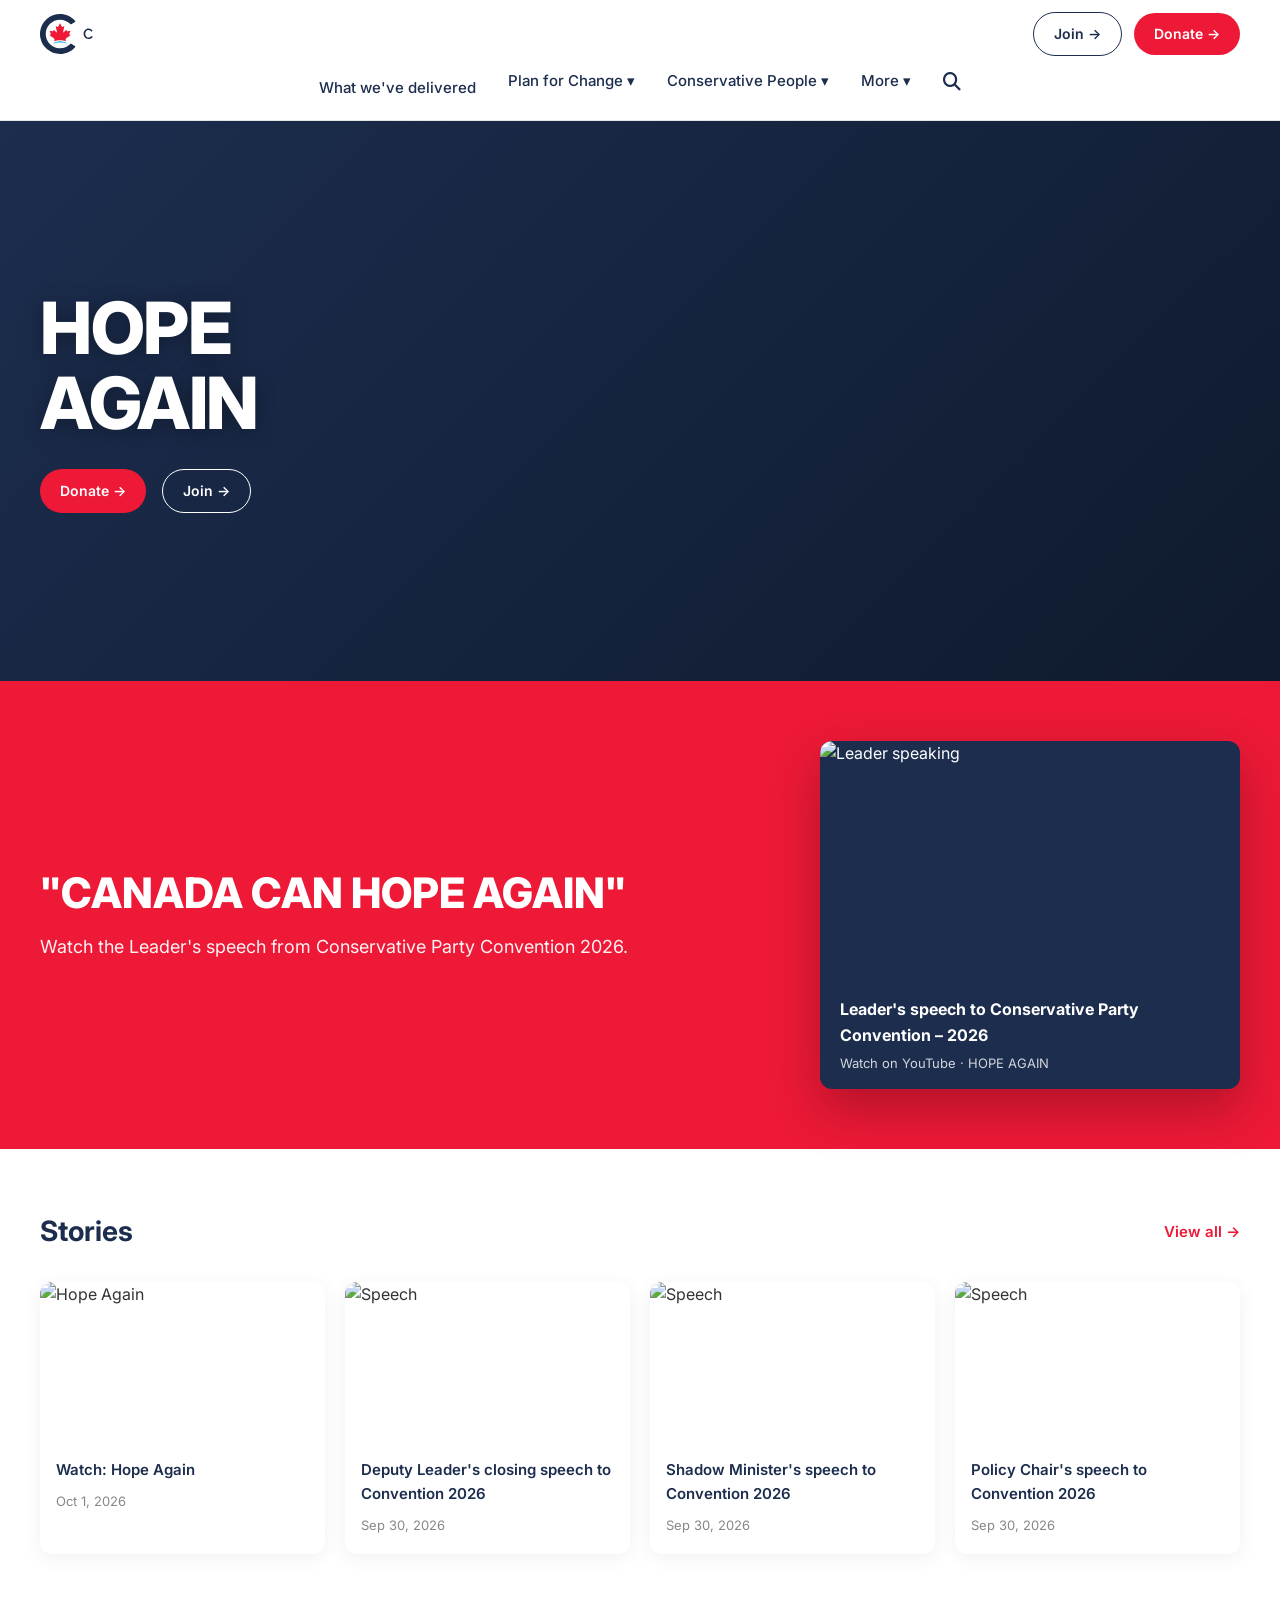
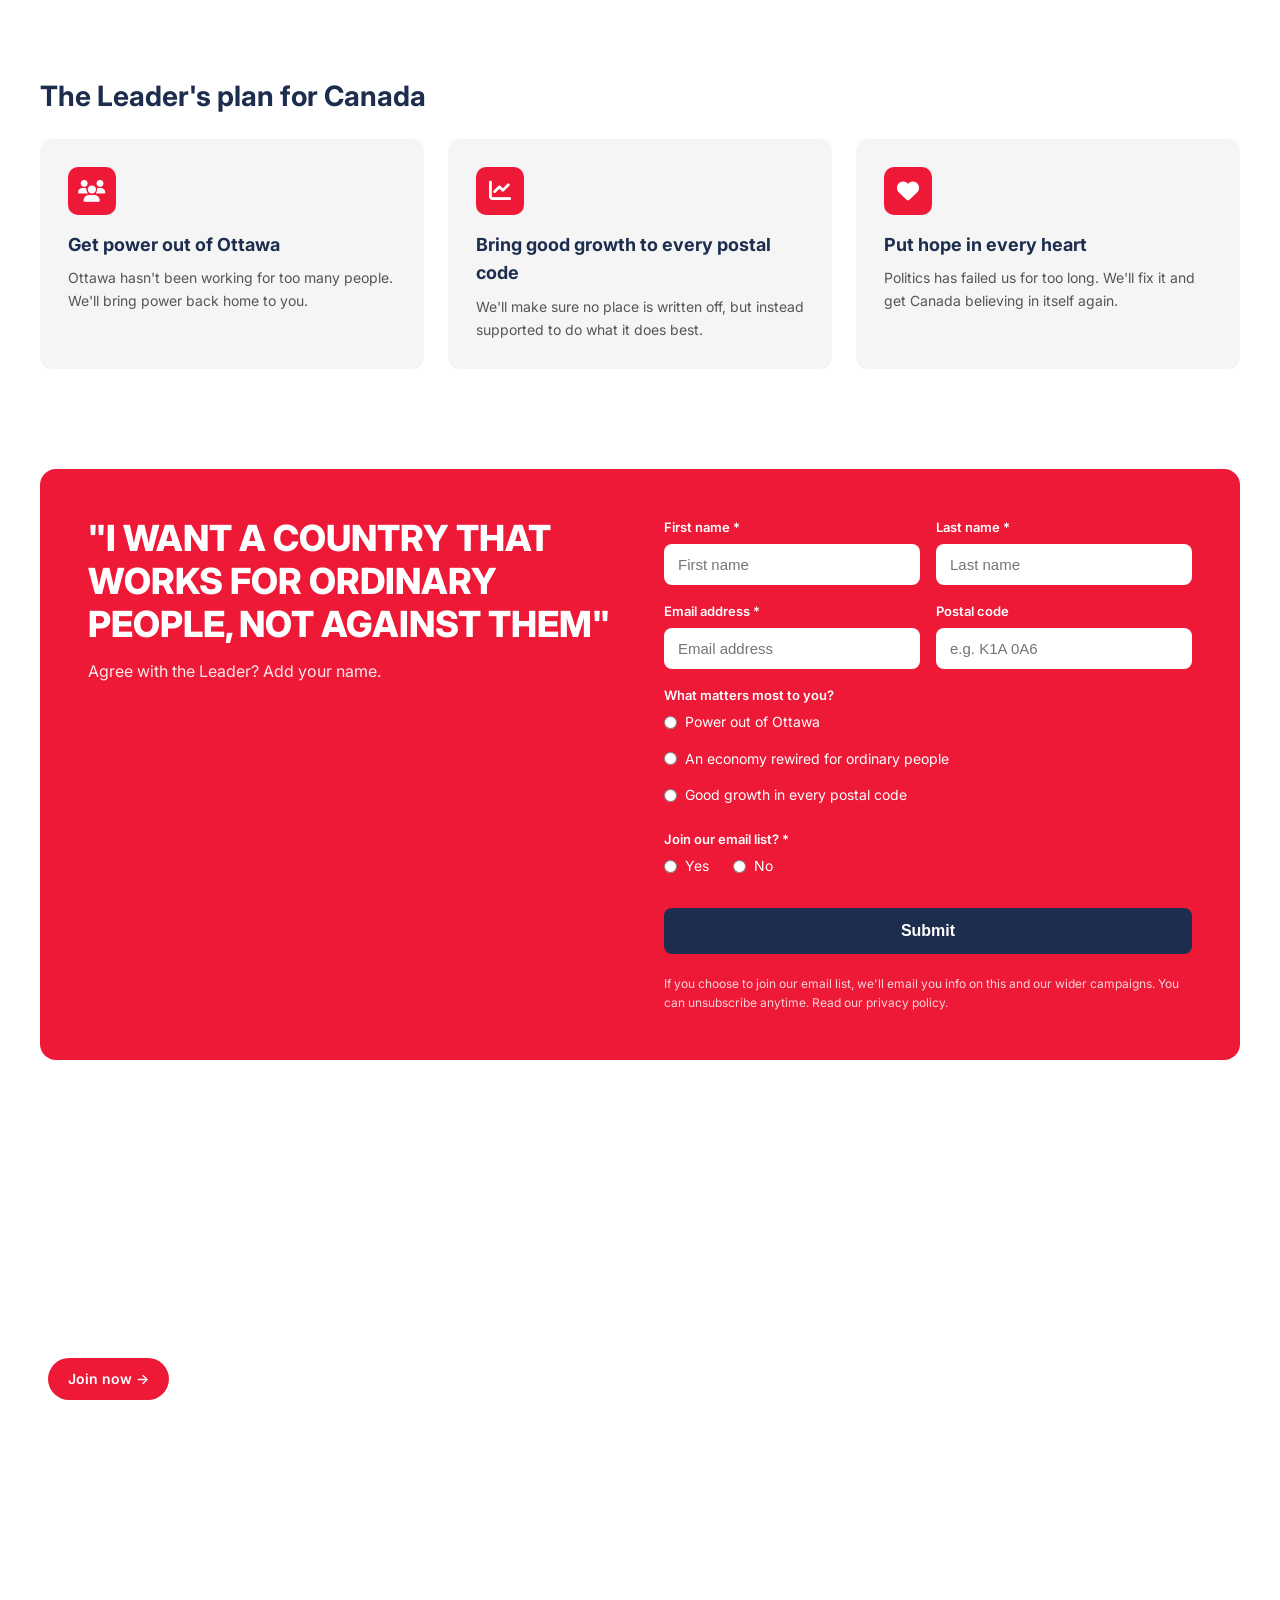
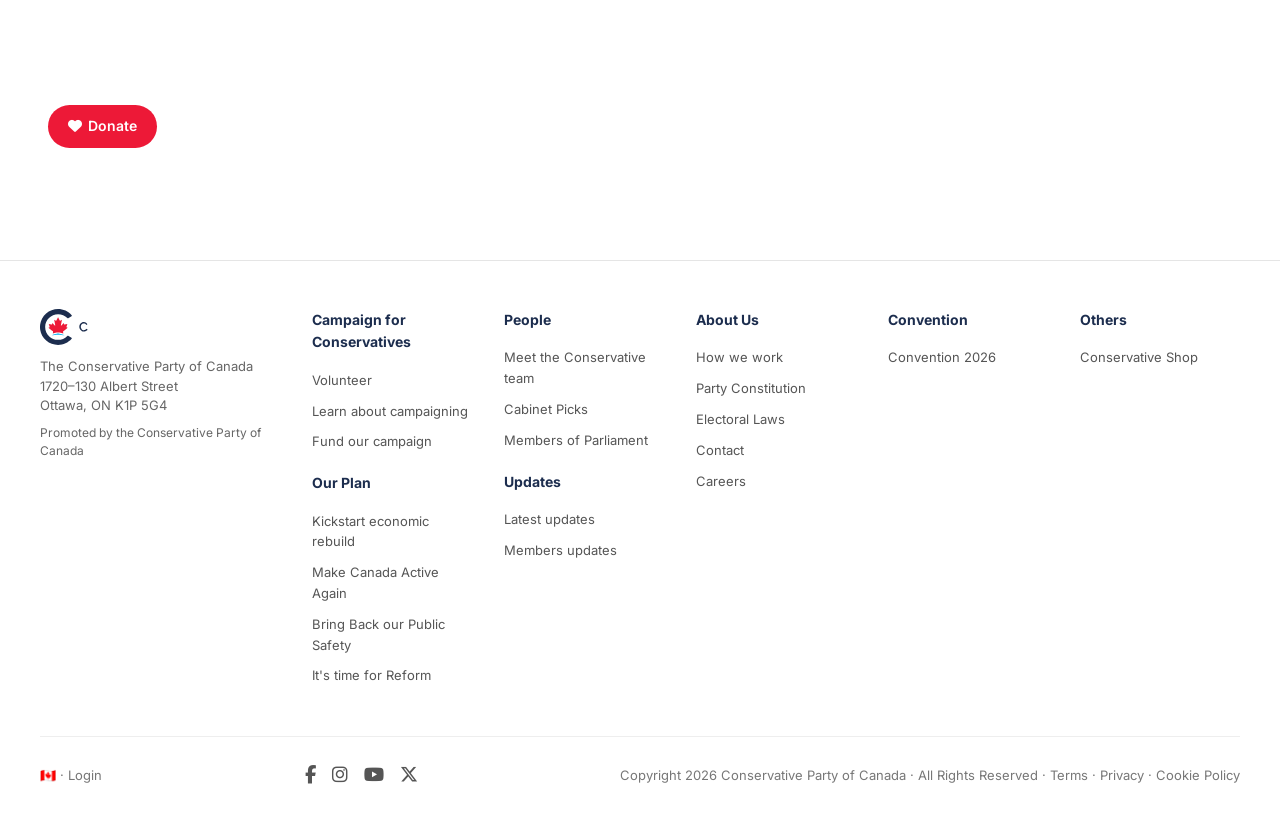
==== index.html @ 55f46314 "Add homepage, key pages, and logo" ====
<!DOCTYPE html>
<html lang="en">
<head>
  <meta charset="UTF-8">
  <meta name="viewport" content="width=device-width, initial-scale=1.0">
  <title>The Conservative Party of Canada | Hope Again</title>
  <link rel="preconnect" href="https://fonts.googleapis.com">
  <link rel="preconnect" href="https://fonts.gstatic.com" crossorigin>
  <link href="https://fonts.googleapis.com/css2?family=Inter:wght@400;500;600;700;800&display=swap" rel="stylesheet">
  <link rel="stylesheet" href="css/styles.css">
  <link rel="stylesheet" href="https://cdnjs.cloudflare.com/ajax/libs/font-awesome/6.5.1/css/all.min.css">
</head>
<body>
  <header class="header">
    <div class="header-top">
      <a href="index.html" class="logo">
        <img src="assets/logo.svg" alt="Conservative Party of Canada">
      </a>
      <div class="header-actions">
        <a href="join.html" class="btn btn-outline">Join →</a>
        <a href="donate.html" class="btn btn-primary">Donate →</a>
      </div>
    </div>
    <nav class="nav">
      <a href="what-weve-delivered.html">What we've delivered</a>
      <div class="dropdown">
        <span class="dropdown-toggle">Plan for Change ▾</span>
        <div class="dropdown-menu">
          <a href="plan-for-change.html">Overview</a>
          <a href="foreign-policy.html">Our Foreign Policy</a>
          <a href="justice-policy.html">Our Justice Policy</a>
          <a href="defense-policy.html">Our Defense Policy</a>
          <a href="economic-rebuild.html">Kickstart economic rebuild</a>
          <a href="active-again.html">Make Canada Active Again</a>
          <a href="public-safety.html">Bring Back our Public Safety</a>
          <a href="reform.html">It's time for Reform</a>
        </div>
      </div>
      <div class="dropdown">
        <span class="dropdown-toggle">Conservative People ▾</span>
        <div class="dropdown-menu">
          <a href="team.html">Meet the Conservative team</a>
          <a href="cabinet.html">Cabinet Picks</a>
          <a href="mps.html">Members of Parliament</a>
        </div>
      </div>
      <div class="dropdown">
        <span class="dropdown-toggle">More ▾</span>
        <div class="dropdown-menu">
          <a href="about.html">About Us</a>
          <a href="constitution.html">Party Constitution</a>
          <a href="electoral-laws.html">Electoral Laws</a>
          <a href="contact.html">Contact us</a>
          <a href="careers.html">Careers</a>
        </div>
      </div>
      <span class="search-icon"><i class="fas fa-search"></i></span>
    </nav>
  </header>

  <section class="hero">
    <div class="hero-bg"></div>
    <div class="hero-content">
      <div class="hero-text">
        <h1>HOPE<br>AGAIN</h1>
        <div class="hero-buttons">
          <a href="donate.html" class="btn btn-primary">Donate →</a>
          <a href="join.html" class="btn btn-outline" style="border-color:white;color:white;">Join →</a>
        </div>
      </div>
    </div>
  </section>

  <section class="quote-section">
    <div class="quote-text">
      <h2>"CANADA CAN HOPE AGAIN"</h2>
      <p>Watch the Leader's speech from Conservative Party Convention 2026.</p>
    </div>
    <div class="video-card">
      <img src="https://images.unsplash.com/photo-1551836022-d5d88e9218df?w=800&q=80" alt="Leader speaking">
      <div class="video-info">
        <h3>Leader's speech to Conservative Party Convention – 2026</h3>
        <p>Watch on YouTube · HOPE AGAIN</p>
      </div>
    </div>
  </section>

  <section class="section">
    <div class="section-header">
      <h2>Stories</h2>
      <a href="#">View all →</a>
    </div>
    <div class="stories-grid">
      <a href="#" class="story-card">
        <img src="https://images.unsplash.com/photo-1529107386315-e1a2ed48a620?w=600&q=80" alt="Hope Again">
        <div class="story-body">
          <h3>Watch: Hope Again</h3>
          <span class="date">Oct 1, 2026</span>
        </div>
      </a>
      <a href="#" class="story-card">
        <img src="https://images.unsplash.com/photo-1573164713714-d95e436ab8d6?w=600&q=80" alt="Speech">
        <div class="story-body">
          <h3>Deputy Leader's closing speech to Convention 2026</h3>
          <span class="date">Sep 30, 2026</span>
        </div>
      </a>
      <a href="#" class="story-card">
        <img src="https://images.unsplash.com/photo-1591115765373-5207764f72e7?w=600&q=80" alt="Speech">
        <div class="story-body">
          <h3>Shadow Minister's speech to Convention 2026</h3>
          <span class="date">Sep 30, 2026</span>
        </div>
      </a>
      <a href="#" class="story-card">
        <img src="https://images.unsplash.com/photo-1475721027785-f74eccf877e2?w=600&q=80" alt="Speech">
        <div class="story-body">
          <h3>Policy Chair's speech to Convention 2026</h3>
          <span class="date">Sep 30, 2026</span>
        </div>
      </a>
    </div>
  </section>

  <section class="section">
    <h2 style="font-size:28px;font-weight:700;color:var(--primary);margin-bottom:8px;">The Leader's plan for Canada</h2>
    <div class="plan-grid">
      <div class="plan-card">
        <div class="icon"><i class="fas fa-users"></i></div>
        <h3>Get power out of Ottawa</h3>
        <p>Ottawa hasn't been working for too many people. We'll bring power back home to you.</p>
      </div>
      <div class="plan-card">
        <div class="icon"><i class="fas fa-chart-line"></i></div>
        <h3>Bring good growth to every postal code</h3>
        <p>We'll make sure no place is written off, but instead supported to do what it does best.</p>
      </div>
      <div class="plan-card">
        <div class="icon"><i class="fas fa-heart"></i></div>
        <h3>Put hope in every heart</h3>
        <p>Politics has failed us for too long. We'll fix it and get Canada believing in itself again.</p>
      </div>
    </div>
  </section>

  <section class="signup-section">
    <div class="signup-text">
      <h2>"I WANT A COUNTRY THAT WORKS FOR ORDINARY PEOPLE, NOT AGAINST THEM"</h2>
      <p>Agree with the Leader? Add your name.</p>
    </div>
    <form class="signup-form" onsubmit="event.preventDefault(); alert('Thank you for signing up!');">
      <div>
        <label>First name *</label>
        <input type="text" placeholder="First name" required>
      </div>
      <div>
        <label>Last name *</label>
        <input type="text" placeholder="Last name" required>
      </div>
      <div>
        <label>Email address *</label>
        <input type="email" placeholder="Email address" required>
      </div>
      <div>
        <label>Postal code</label>
        <input type="text" placeholder="e.g. K1A 0A6">
      </div>
      <div class="full">
        <label>What matters most to you?</label>
        <div class="radio-group">
          <label><input type="radio" name="matter"> Power out of Ottawa</label>
          <label><input type="radio" name="matter"> An economy rewired for ordinary people</label>
          <label><input type="radio" name="matter"> Good growth in every postal code</label>
        </div>
      </div>
      <div class="full">
        <label>Join our email list? *</label>
        <div class="radio-group" style="flex-direction:row;gap:24px;">
          <label><input type="radio" name="email" value="yes" required> Yes</label>
          <label><input type="radio" name="email" value="no"> No</label>
        </div>
      </div>
      <button type="submit" class="submit-btn">Submit</button>
      <p class="form-note">If you choose to join our email list, we'll email you info on this and our wider campaigns. You can unsubscribe anytime. Read our privacy policy.</p>
    </form>
  </section>

  <section class="banner" style="margin-top:60px;">
    <div class="banner-bg" style="background-image:url('https://images.unsplash.com/photo-1529156069898-49953e39b3ac?w=1400&q=80');"></div>
    <div class="banner-content">
      <h2>Join the Conservative Party</h2>
      <p>Change takes all of us. Join the Conservative Party and build what comes next.</p>
      <a href="join.html" class="btn btn-primary">Join now →</a>
    </div>
  </section>

  <section class="banner">
    <div class="banner-bg" style="background-image:url('https://images.unsplash.com/photo-1551836022-4c4c79ecde51?w=1400&q=80');"></div>
    <div class="banner-content">
      <h2>Help build a country that works for you</h2>
      <p>Donate to the Conservative campaign fund today.</p>
      <a href="donate.html" class="btn btn-primary"><i class="fas fa-heart"></i> Donate</a>
    </div>
  </section>

  <footer class="footer">
    <div class="footer-grid">
      <div class="footer-brand">
        <img src="assets/logo.svg" alt="Conservative" style="height:36px;">
        <p>The Conservative Party of Canada<br>
        1720–130 Albert Street<br>
        Ottawa, ON K1P 5G4</p>
        <p style="margin-top:8px;font-size:12px;">Promoted by the Conservative Party of Canada</p>
      </div>
      <div class="footer-col">
        <h4>Campaign for Conservatives</h4>
        <a href="#">Volunteer</a>
        <a href="#">Learn about campaigning</a>
        <a href="donate.html">Fund our campaign</a>
        <h4 style="margin-top:20px;">Our Plan</h4>
        <a href="economic-rebuild.html">Kickstart economic rebuild</a>
        <a href="active-again.html">Make Canada Active Again</a>
        <a href="public-safety.html">Bring Back our Public Safety</a>
        <a href="reform.html">It's time for Reform</a>
      </div>
      <div class="footer-col">
        <h4>People</h4>
        <a href="team.html">Meet the Conservative team</a>
        <a href="cabinet.html">Cabinet Picks</a>
        <a href="mps.html">Members of Parliament</a>
        <h4 style="margin-top:20px;">Updates</h4>
        <a href="#">Latest updates</a>
        <a href="#">Members updates</a>
      </div>
      <div class="footer-col">
        <h4>About Us</h4>
        <a href="about.html">How we work</a>
        <a href="constitution.html">Party Constitution</a>
        <a href="electoral-laws.html">Electoral Laws</a>
        <a href="contact.html">Contact</a>
        <a href="careers.html">Careers</a>
      </div>
      <div class="footer-col">
        <h4>Convention</h4>
        <a href="#">Convention 2026</a>
      </div>
      <div class="footer-col">
        <h4>Others</h4>
        <a href="#">Conservative Shop</a>
      </div>
    </div>
    <div class="footer-bottom">
      <div>
        <span>🇨🇦</span> · Login
      </div>
      <div class="socials">
        <a href="#"><i class="fab fa-facebook-f"></i></a>
        <a href="#"><i class="fab fa-instagram"></i></a>
        <a href="#"><i class="fab fa-youtube"></i></a>
        <a href="#"><i class="fab fa-x-twitter"></i></a>
      </div>
      <div>
        Copyright 2026 Conservative Party of Canada · All Rights Reserved · 
        <a href="#">Terms</a> · <a href="#">Privacy</a> · <a href="#">Cookie Policy</a>
      </div>
    </div>
  </footer>

  <script>
    document.querySelectorAll('.dropdown-toggle').forEach(toggle => {
      toggle.addEventListener('click', (e) => {
        e.preventDefault();
        const parent = toggle.closest('.dropdown');
        parent.classList.toggle('open');
      });
    });
  </script>
</body>
</html>
---- css/styles.css ----
:root {
  --primary: #1c2d4e;
  --accent: #ed1937;
  --accent-hover: #c4122e;
  --white: #ffffff;
  --light-gray: #f5f5f5;
  --dark: #1a1a1a;
  --text: #333333;
  --font: 'Inter', -apple-system, BlinkMacSystemFont, 'Segoe UI', Roboto, Oxygen, Ubuntu, sans-serif;
}

* {
  margin: 0;
  padding: 0;
  box-sizing: border-box;
}

body {
  font-family: var(--font);
  color: var(--text);
  line-height: 1.6;
  background: var(--white);
}

a {
  text-decoration: none;
  color: inherit;
}

img {
  max-width: 100%;
  height: auto;
  display: block;
}

/* Header */
.header {
  background: var(--white);
  border-bottom: 1px solid #e5e5e5;
  position: sticky;
  top: 0;
  z-index: 1000;
}

.header-top {
  display: flex;
  justify-content: space-between;
  align-items: center;
  padding: 12px 40px;
  max-width: 1400px;
  margin: 0 auto;
}

.logo {
  display: flex;
  align-items: center;
  height: 40px;
}

.logo svg, .logo img {
  height: 40px;
  width: auto;
}

.header-actions {
  display: flex;
  gap: 12px;
  align-items: center;
}

.btn {
  display: inline-flex;
  align-items: center;
  gap: 6px;
  padding: 10px 20px;
  border-radius: 999px;
  font-weight: 600;
  font-size: 14px;
  border: none;
  cursor: pointer;
  transition: all 0.2s;
}

.btn-primary {
  background: var(--accent);
  color: var(--white);
}

.btn-primary:hover {
  background: var(--accent-hover);
}

.btn-outline {
  background: transparent;
  color: var(--primary);
  border: 1.5px solid var(--primary);
}

.btn-outline:hover {
  background: var(--primary);
  color: var(--white);
}

.btn-dark {
  background: var(--primary);
  color: var(--white);
}

.btn-dark:hover {
  background: #152238;
}

.nav {
  display: flex;
  justify-content: center;
  gap: 32px;
  padding: 0 40px 12px;
  max-width: 1400px;
  margin: 0 auto;
  position: relative;
}

.nav a, .nav .dropdown-toggle {
  font-size: 15px;
  font-weight: 500;
  color: var(--primary);
  padding: 8px 0;
  position: relative;
  cursor: pointer;
}

.nav a:hover, .nav .dropdown-toggle:hover {
  color: var(--accent);
}

.nav a::after, .nav .dropdown-toggle::after {
  content: '';
  position: absolute;
  bottom: 0;
  left: 0;
  width: 0;
  height: 2px;
  background: var(--accent);
  transition: width 0.2s;
}

.nav a:hover::after, .nav .dropdown-toggle:hover::after {
  width: 100%;
}

.dropdown {
  position: relative;
}

.dropdown-menu {
  display: none;
  position: absolute;
  top: 100%;
  left: 50%;
  transform: translateX(-50%);
  background: var(--white);
  border: 1px solid #e5e5e5;
  border-radius: 8px;
  box-shadow: 0 10px 40px rgba(0,0,0,0.1);
  min-width: 240px;
  padding: 8px 0;
  z-index: 100;
}

.dropdown:hover .dropdown-menu,
.dropdown.open .dropdown-menu {
  display: block;
}

.dropdown-menu a {
  display: block;
  padding: 10px 20px;
  font-size: 14px;
  color: var(--text);
}

.dropdown-menu a:hover {
  background: var(--light-gray);
  color: var(--accent);
}

.dropdown-menu a::after {
  display: none;
}

.search-icon {
  cursor: pointer;
  color: var(--primary);
  font-size: 18px;
}

/* Hero */
.hero {
  position: relative;
  height: 560px;
  background: linear-gradient(135deg, var(--primary) 0%, #0f1a2e 100%);
  overflow: hidden;
  display: flex;
  align-items: center;
}

.hero-bg {
  position: absolute;
  inset: 0;
  background: url('https://images.unsplash.com/photo-1529107386315-e1a2ed48a620?w=1600&q=80') center/cover no-repeat;
  opacity: 0.45;
}

.hero-content {
  position: relative;
  z-index: 2;
  max-width: 1400px;
  margin: 0 auto;
  padding: 0 40px;
  width: 100%;
  display: flex;
  justify-content: space-between;
  align-items: center;
}

.hero-text h1 {
  font-size: 72px;
  font-weight: 800;
  color: var(--white);
  line-height: 1.05;
  letter-spacing: -1.5px;
  margin-bottom: 28px;
  text-shadow: 0 2px 20px rgba(0,0,0,0.3);
}

.hero-buttons {
  display: flex;
  gap: 16px;
}

/* Quote section */
.quote-section {
  background: var(--accent);
  color: var(--white);
  padding: 60px 40px;
  display: flex;
  max-width: 1400px;
  margin: 0 auto;
  gap: 40px;
  align-items: center;
}

.quote-text {
  flex: 1;
}

.quote-text h2 {
  font-size: 42px;
  font-weight: 800;
  line-height: 1.15;
  margin-bottom: 16px;
}

.quote-text p {
  font-size: 18px;
  opacity: 0.95;
}

.video-card {
  flex: 0 0 420px;
  background: var(--primary);
  border-radius: 12px;
  overflow: hidden;
  box-shadow: 0 20px 50px rgba(0,0,0,0.25);
}

.video-card img {
  width: 100%;
  height: 240px;
  object-fit: cover;
}

.video-card .video-info {
  padding: 16px 20px;
  color: var(--white);
}

.video-card .video-info h3 {
  font-size: 16px;
  font-weight: 700;
}

.video-card .video-info p {
  font-size: 13px;
  opacity: 0.8;
  margin-top: 4px;
}

/* Stories */
.section {
  max-width: 1400px;
  margin: 0 auto;
  padding: 60px 40px;
}

.section-header {
  display: flex;
  justify-content: space-between;
  align-items: center;
  margin-bottom: 28px;
}

.section-header h2 {
  font-size: 28px;
  font-weight: 700;
  color: var(--primary);
}

.section-header a {
  color: var(--accent);
  font-weight: 600;
  font-size: 15px;
}

.stories-grid {
  display: grid;
  grid-template-columns: repeat(4, 1fr);
  gap: 20px;
}

.story-card {
  border-radius: 12px;
  overflow: hidden;
  background: var(--white);
  box-shadow: 0 4px 20px rgba(0,0,0,0.06);
  transition: transform 0.2s;
}

.story-card:hover {
  transform: translateY(-4px);
}

.story-card img {
  width: 100%;
  height: 160px;
  object-fit: cover;
}

.story-card .story-body {
  padding: 16px;
}

.story-card h3 {
  font-size: 15px;
  font-weight: 600;
  color: var(--primary);
  margin-bottom: 6px;
}

.story-card .date {
  font-size: 13px;
  color: #888;
}

/* Plan cards */
.plan-grid {
  display: grid;
  grid-template-columns: repeat(3, 1fr);
  gap: 24px;
  margin-top: 20px;
}

.plan-card {
  background: var(--light-gray);
  border-radius: 12px;
  padding: 28px;
  transition: box-shadow 0.2s;
}

.plan-card:hover {
  box-shadow: 0 8px 30px rgba(0,0,0,0.08);
}

.plan-card .icon {
  width: 48px;
  height: 48px;
  background: var(--accent);
  border-radius: 10px;
  display: flex;
  align-items: center;
  justify-content: center;
  color: white;
  font-size: 22px;
  margin-bottom: 16px;
}

.plan-card h3 {
  font-size: 18px;
  font-weight: 700;
  color: var(--primary);
  margin-bottom: 8px;
}

.plan-card p {
  font-size: 14px;
  color: #555;
}

/* Signup form */
.signup-section {
  background: var(--accent);
  color: var(--white);
  border-radius: 16px;
  padding: 48px;
  display: flex;
  gap: 48px;
  max-width: 1200px;
  margin: 40px auto;
}

.signup-text {
  flex: 1;
}

.signup-text h2 {
  font-size: 36px;
  font-weight: 800;
  line-height: 1.2;
  margin-bottom: 12px;
}

.signup-text p {
  font-size: 16px;
  opacity: 0.9;
}

.signup-form {
  flex: 1;
  display: grid;
  grid-template-columns: 1fr 1fr;
  gap: 16px;
}

.signup-form .full {
  grid-column: 1 / -1;
}

.signup-form label {
  display: block;
  font-size: 13px;
  font-weight: 600;
  margin-bottom: 6px;
}

.signup-form input[type="text"],
.signup-form input[type="email"] {
  width: 100%;
  padding: 12px 14px;
  border: none;
  border-radius: 8px;
  font-size: 15px;
}

.radio-group {
  display: flex;
  flex-direction: column;
  gap: 8px;
}

.radio-group label {
  display: flex;
  align-items: center;
  gap: 8px;
  font-weight: 400;
  font-size: 14px;
  cursor: pointer;
}

.signup-form .submit-btn {
  grid-column: 1 / -1;
  background: var(--primary);
  color: white;
  border: none;
  padding: 14px;
  border-radius: 8px;
  font-size: 16px;
  font-weight: 700;
  cursor: pointer;
  margin-top: 8px;
}

.signup-form .submit-btn:hover {
  background: #152238;
}

.form-note {
  grid-column: 1 / -1;
  font-size: 12px;
  opacity: 0.8;
  margin-top: 4px;
}

/* Join / Donate banners */
.banner {
  position: relative;
  height: 320px;
  border-radius: 16px;
  overflow: hidden;
  margin: 40px auto;
  max-width: 1400px;
  display: flex;
  align-items: center;
}

.banner-bg {
  position: absolute;
  inset: 0;
  background: center/cover no-repeat;
  filter: brightness(0.55);
}

.banner-content {
  position: relative;
  z-index: 2;
  padding: 0 48px;
  color: white;
  max-width: 500px;
}

.banner-content h2 {
  font-size: 36px;
  font-weight: 800;
  margin-bottom: 12px;
}

.banner-content p {
  font-size: 16px;
  margin-bottom: 20px;
  opacity: 0.95;
}

/* Footer */
.footer {
  background: var(--white);
  border-top: 1px solid #e5e5e5;
  padding: 48px 40px 24px;
  margin-top: 60px;
}

.footer-grid {
  max-width: 1400px;
  margin: 0 auto;
  display: grid;
  grid-template-columns: 1.5fr repeat(5, 1fr);
  gap: 32px;
  margin-bottom: 40px;
}

.footer-brand p {
  font-size: 13px;
  color: #666;
  margin-top: 12px;
  line-height: 1.5;
}

.footer-col h4 {
  font-size: 14px;
  font-weight: 700;
  color: var(--primary);
  margin-bottom: 16px;
}

.footer-col a {
  display: block;
  font-size: 13px;
  color: #555;
  margin-bottom: 10px;
}

.footer-col a:hover {
  color: var(--accent);
}

.footer-bottom {
  max-width: 1400px;
  margin: 0 auto;
  padding-top: 24px;
  border-top: 1px solid #eee;
  display: flex;
  justify-content: space-between;
  align-items: center;
  font-size: 13px;
  color: #777;
}

.socials {
  display: flex;
  gap: 16px;
}

.socials a {
  color: #555;
  font-size: 18px;
}

/* Page content */
.page-hero {
  background: var(--primary);
  color: white;
  padding: 80px 40px 60px;
  text-align: center;
}

.page-hero h1 {
  font-size: 48px;
  font-weight: 800;
  margin-bottom: 12px;
}

.page-hero p {
  font-size: 18px;
  opacity: 0.9;
  max-width: 600px;
  margin: 0 auto;
}

.content {
  max-width: 900px;
  margin: 0 auto;
  padding: 60px 40px;
}

.content h2 {
  font-size: 28px;
  color: var(--primary);
  margin: 32px 0 16px;
}

.content p {
  margin-bottom: 16px;
  font-size: 16px;
}

.content ul {
  margin: 16px 0 16px 24px;
}

.content li {
  margin-bottom: 8px;
}

/* Responsive */
@media (max-width: 1024px) {
  .stories-grid {
    grid-template-columns: repeat(2, 1fr);
  }
  .plan-grid {
    grid-template-columns: 1fr;
  }
  .quote-section {
    flex-direction: column;
  }
  .video-card {
    flex: none;
    width: 100%;
  }
  .signup-section {
    flex-direction: column;
  }
  .footer-grid {
    grid-template-columns: 1fr 1fr;
  }
  .hero-text h1 {
    font-size: 48px;
  }
}

@media (max-width: 640px) {
  .header-top, .nav {
    padding-left: 20px;
    padding-right: 20px;
  }
  .nav {
    gap: 16px;
    overflow-x: auto;
  }
  .stories-grid {
    grid-template-columns: 1fr;
  }
  .hero {
    height: auto;
    padding: 60px 0;
  }
  .hero-content {
    flex-direction: column;
    text-align: center;
  }
  .hero-text h1 {
    font-size: 40px;
  }
  .footer-grid {
    grid-template-columns: 1fr;
  }
}
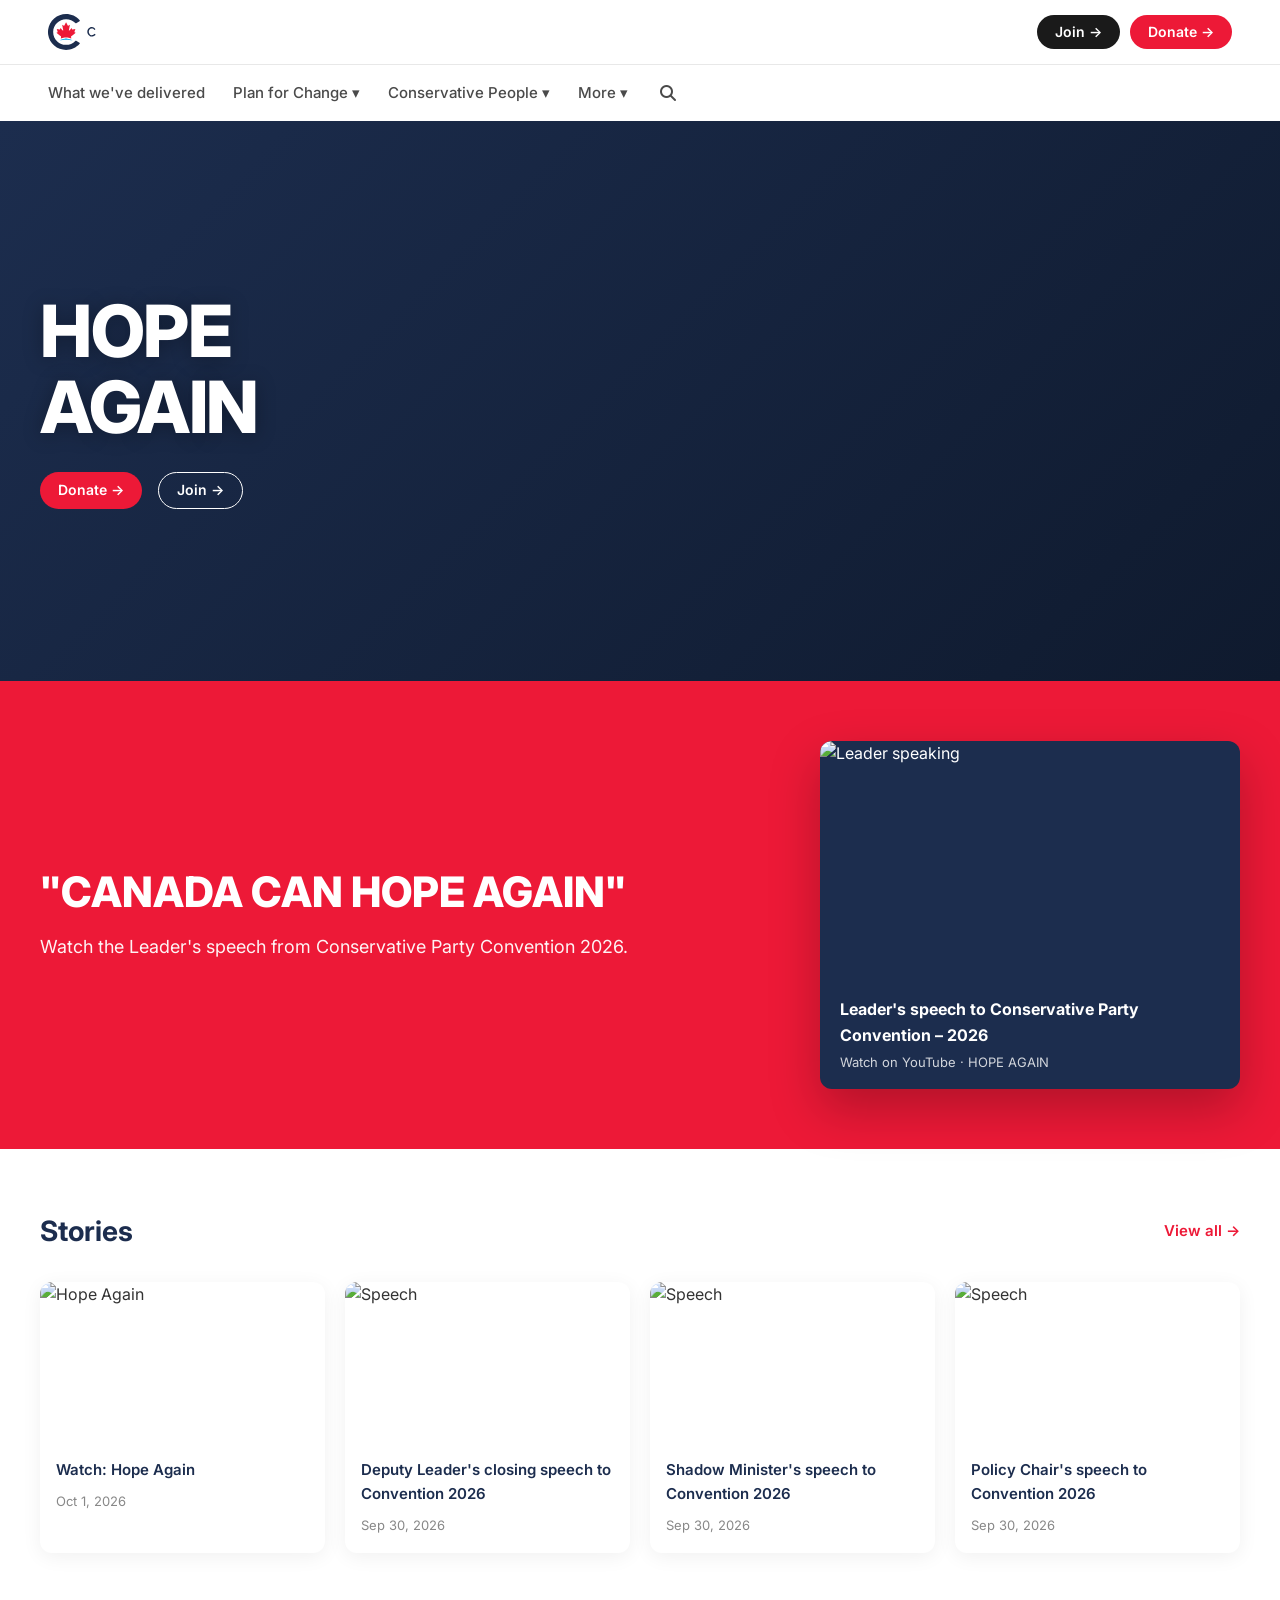
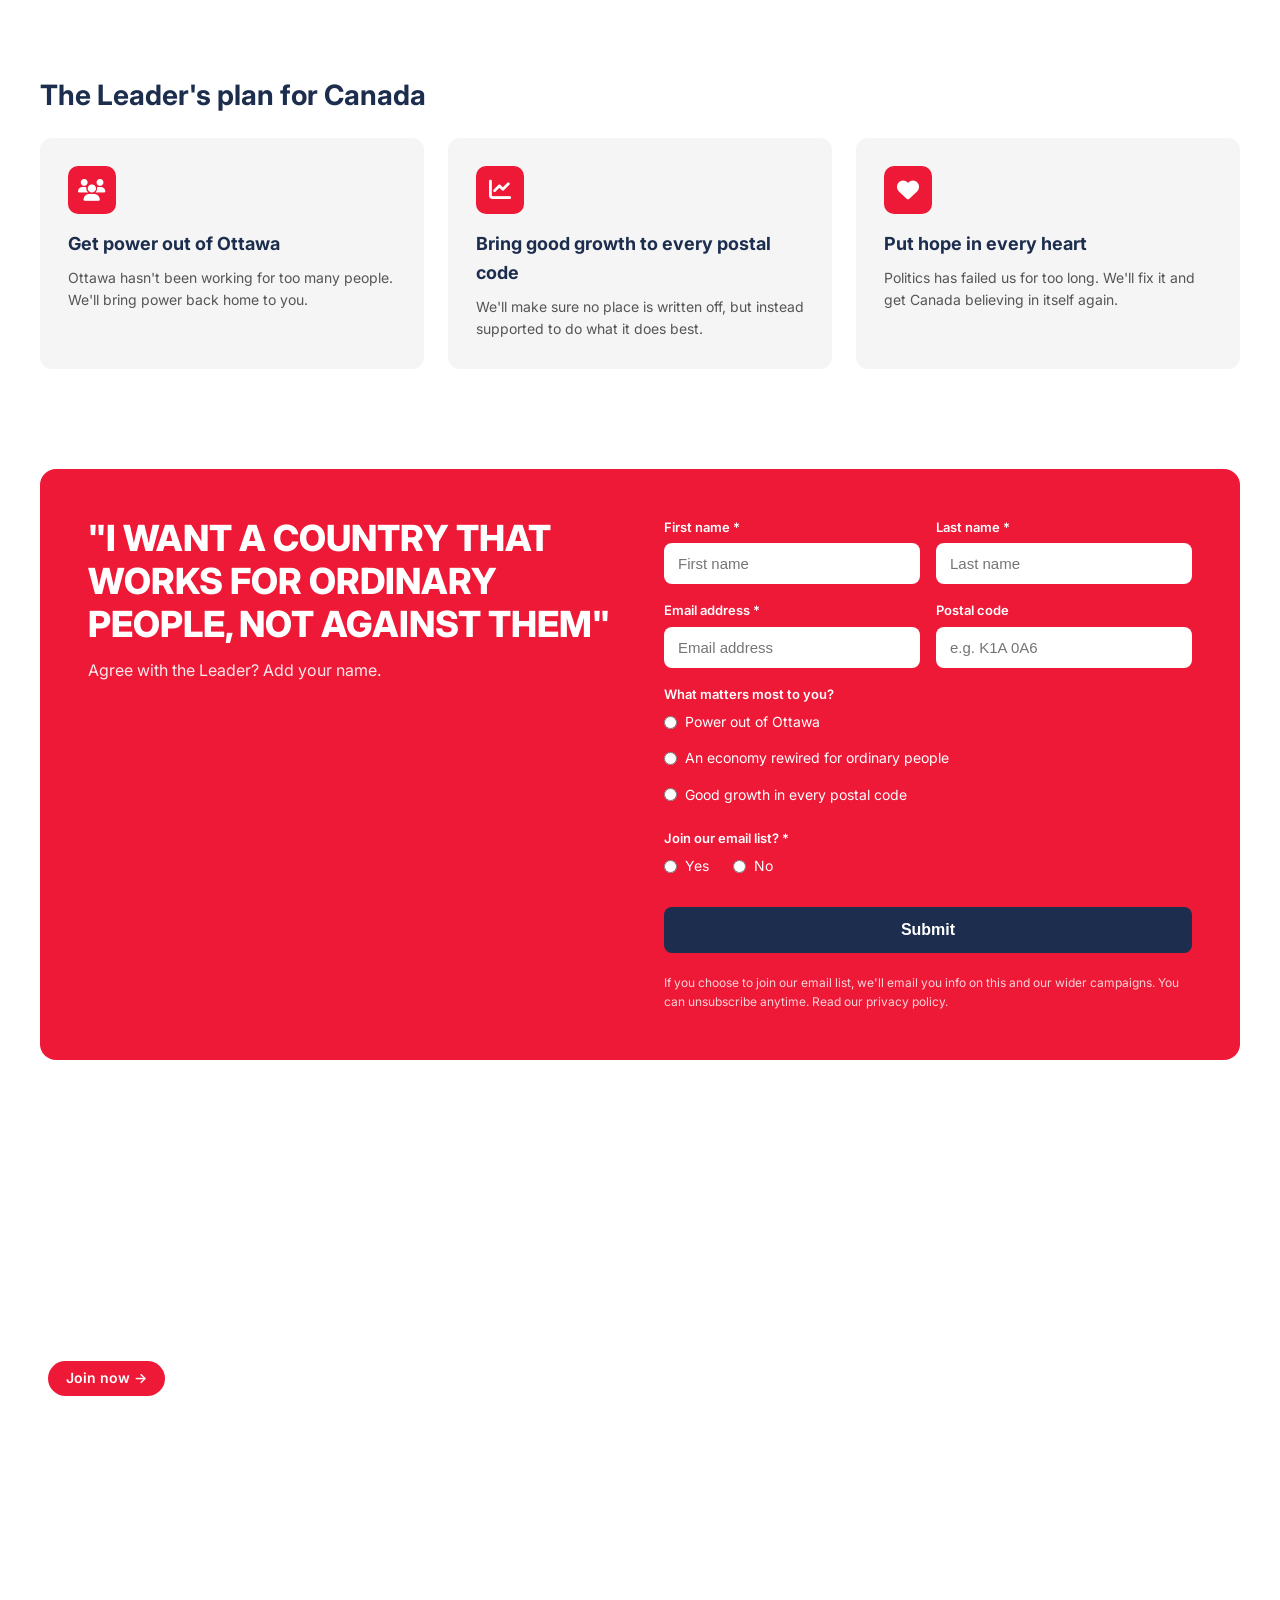
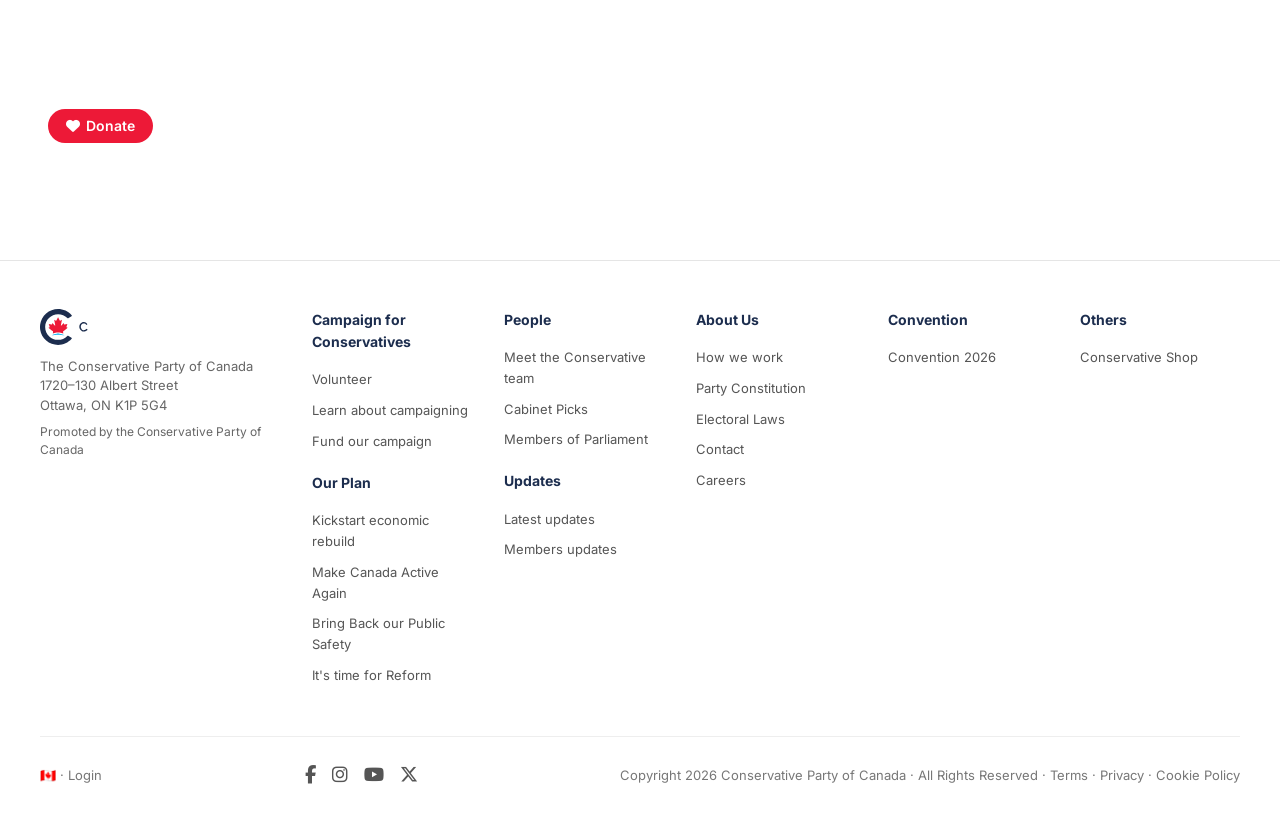
==== commit e37e90e5: "Fix header to closely match Labour Party style (logo left, Join black + Donate red right, left-align" ====
--- a/index.html
+++ b/index.html
@@ -11,16 +11,18 @@
   <link rel="stylesheet" href="https://cdnjs.cloudflare.com/ajax/libs/font-awesome/6.5.1/css/all.min.css">
 </head>
 <body>
+  <!-- Header - matched to Labour style -->
   <header class="header">
     <div class="header-top">
       <a href="index.html" class="logo">
         <img src="assets/logo.svg" alt="Conservative Party of Canada">
       </a>
       <div class="header-actions">
-        <a href="join.html" class="btn btn-outline">Join →</a>
-        <a href="donate.html" class="btn btn-primary">Donate →</a>
-      </div>
-    </div>
+        <a href="join.html" class="btn btn-join">Join →</a>
+        <a href="donate.html" class="btn btn-donate">Donate →</a>
+      </div>
+    </div>
+    <div class="header-divider"></div>
     <nav class="nav">
       <a href="what-weve-delivered.html">What we've delivered</a>
       <div class="dropdown">
@@ -58,19 +60,21 @@
     </nav>
   </header>
 
+  <!-- Hero -->
   <section class="hero">
     <div class="hero-bg"></div>
     <div class="hero-content">
       <div class="hero-text">
         <h1>HOPE<br>AGAIN</h1>
         <div class="hero-buttons">
-          <a href="donate.html" class="btn btn-primary">Donate →</a>
-          <a href="join.html" class="btn btn-outline" style="border-color:white;color:white;">Join →</a>
-        </div>
-      </div>
-    </div>
-  </section>
-
+          <a href="donate.html" class="btn btn-donate">Donate →</a>
+          <a href="join.html" class="btn btn-join" style="background:transparent;border:1.5px solid white;color:white;">Join →</a>
+        </div>
+      </div>
+    </div>
+  </section>
+
+  <!-- Quote + Video -->
   <section class="quote-section">
     <div class="quote-text">
       <h2>"CANADA CAN HOPE AGAIN"</h2>
@@ -85,6 +89,7 @@
     </div>
   </section>
 
+  <!-- Stories -->
   <section class="section">
     <div class="section-header">
       <h2>Stories</h2>
@@ -122,6 +127,7 @@
     </div>
   </section>
 
+  <!-- Plan for Canada -->
   <section class="section">
     <h2 style="font-size:28px;font-weight:700;color:var(--primary);margin-bottom:8px;">The Leader's plan for Canada</h2>
     <div class="plan-grid">
@@ -143,6 +149,7 @@
     </div>
   </section>
 
+  <!-- Signup -->
   <section class="signup-section">
     <div class="signup-text">
       <h2>"I WANT A COUNTRY THAT WORKS FOR ORDINARY PEOPLE, NOT AGAINST THEM"</h2>
@@ -185,24 +192,27 @@
     </form>
   </section>
 
+  <!-- Join banner -->
   <section class="banner" style="margin-top:60px;">
     <div class="banner-bg" style="background-image:url('https://images.unsplash.com/photo-1529156069898-49953e39b3ac?w=1400&q=80');"></div>
     <div class="banner-content">
       <h2>Join the Conservative Party</h2>
       <p>Change takes all of us. Join the Conservative Party and build what comes next.</p>
-      <a href="join.html" class="btn btn-primary">Join now →</a>
-    </div>
-  </section>
-
+      <a href="join.html" class="btn btn-donate">Join now →</a>
+    </div>
+  </section>
+
+  <!-- Donate banner -->
   <section class="banner">
     <div class="banner-bg" style="background-image:url('https://images.unsplash.com/photo-1551836022-4c4c79ecde51?w=1400&q=80');"></div>
     <div class="banner-content">
       <h2>Help build a country that works for you</h2>
       <p>Donate to the Conservative campaign fund today.</p>
-      <a href="donate.html" class="btn btn-primary"><i class="fas fa-heart"></i> Donate</a>
-    </div>
-  </section>
-
+      <a href="donate.html" class="btn btn-donate"><i class="fas fa-heart"></i> Donate</a>
+    </div>
+  </section>
+
+  <!-- Footer -->
   <footer class="footer">
     <div class="footer-grid">
       <div class="footer-brand">
--- a/css/styles.css
+++ b/css/styles.css
@@ -6,6 +6,7 @@
   --light-gray: #f5f5f5;
   --dark: #1a1a1a;
   --text: #333333;
+  --nav-text: #4a4a4a;
   --font: 'Inter', -apple-system, BlinkMacSystemFont, 'Segoe UI', Roboto, Oxygen, Ubuntu, sans-serif;
 }
 
@@ -33,10 +34,9 @@
   display: block;
 }
 
-/* Header */
+/* ========== HEADER (matches Labour style) ========== */
 .header {
   background: var(--white);
-  border-bottom: 1px solid #e5e5e5;
   position: sticky;
   top: 0;
   z-index: 1000;
@@ -46,7 +46,7 @@
   display: flex;
   justify-content: space-between;
   align-items: center;
-  padding: 12px 40px;
+  padding: 14px 48px;
   max-width: 1400px;
   margin: 0 auto;
 }
@@ -54,17 +54,18 @@
 .logo {
   display: flex;
   align-items: center;
-  height: 40px;
-}
-
-.logo svg, .logo img {
-  height: 40px;
+  height: 36px;
+}
+
+.logo img,
+.logo svg {
+  height: 36px;
   width: auto;
 }
 
 .header-actions {
   display: flex;
-  gap: 12px;
+  gap: 10px;
   align-items: center;
 }
 
@@ -72,13 +73,34 @@
   display: inline-flex;
   align-items: center;
   gap: 6px;
-  padding: 10px 20px;
+  padding: 9px 18px;
   border-radius: 999px;
   font-weight: 600;
   font-size: 14px;
   border: none;
   cursor: pointer;
-  transition: all 0.2s;
+  transition: all 0.2s ease;
+  line-height: 1.2;
+}
+
+/* Join button - dark/black like Labour */
+.btn-join {
+  background: #1a1a1a;
+  color: var(--white);
+}
+
+.btn-join:hover {
+  background: #333;
+}
+
+/* Donate button - red */
+.btn-donate {
+  background: var(--accent);
+  color: var(--white);
+}
+
+.btn-donate:hover {
+  background: var(--accent-hover);
 }
 
 .btn-primary {
@@ -101,50 +123,53 @@
   color: var(--white);
 }
 
-.btn-dark {
-  background: var(--primary);
-  color: var(--white);
-}
-
-.btn-dark:hover {
-  background: #152238;
-}
-
+/* Divider line under logo row */
+.header-divider {
+  height: 1px;
+  background: #e8e8e8;
+  width: 100%;
+}
+
+/* Navigation row - left aligned like Labour */
 .nav {
   display: flex;
-  justify-content: center;
-  gap: 32px;
-  padding: 0 40px 12px;
-  max-width: 1400px;
-  margin: 0 auto;
-  position: relative;
-}
-
-.nav a, .nav .dropdown-toggle {
+  align-items: center;
+  gap: 28px;
+  padding: 12px 48px;
+  max-width: 1400px;
+  margin: 0 auto;
+}
+
+.nav a,
+.nav .dropdown-toggle {
   font-size: 15px;
   font-weight: 500;
-  color: var(--primary);
-  padding: 8px 0;
+  color: var(--nav-text);
+  padding: 4px 0;
   position: relative;
   cursor: pointer;
-}
-
-.nav a:hover, .nav .dropdown-toggle:hover {
+  white-space: nowrap;
+}
+
+.nav a:hover,
+.nav .dropdown-toggle:hover {
   color: var(--accent);
 }
 
-.nav a::after, .nav .dropdown-toggle::after {
+.nav a::after,
+.nav .dropdown-toggle::after {
   content: '';
   position: absolute;
-  bottom: 0;
+  bottom: -2px;
   left: 0;
   width: 0;
   height: 2px;
   background: var(--accent);
-  transition: width 0.2s;
-}
-
-.nav a:hover::after, .nav .dropdown-toggle:hover::after {
+  transition: width 0.2s ease;
+}
+
+.nav a:hover::after,
+.nav .dropdown-toggle:hover::after {
   width: 100%;
 }
 
@@ -155,13 +180,12 @@
 .dropdown-menu {
   display: none;
   position: absolute;
-  top: 100%;
-  left: 50%;
-  transform: translateX(-50%);
+  top: calc(100% + 8px);
+  left: 0;
   background: var(--white);
   border: 1px solid #e5e5e5;
   border-radius: 8px;
-  box-shadow: 0 10px 40px rgba(0,0,0,0.1);
+  box-shadow: 0 12px 40px rgba(0,0,0,0.12);
   min-width: 240px;
   padding: 8px 0;
   z-index: 100;
@@ -174,7 +198,7 @@
 
 .dropdown-menu a {
   display: block;
-  padding: 10px 20px;
+  padding: 10px 18px;
   font-size: 14px;
   color: var(--text);
 }
@@ -190,11 +214,18 @@
 
 .search-icon {
   cursor: pointer;
-  color: var(--primary);
-  font-size: 18px;
-}
-
-/* Hero */
+  color: var(--nav-text);
+  font-size: 16px;
+  margin-left: 4px;
+  display: flex;
+  align-items: center;
+}
+
+.search-icon:hover {
+  color: var(--accent);
+}
+
+/* ========== REST OF STYLES ========== */
 .hero {
   position: relative;
   height: 560px;
@@ -238,7 +269,6 @@
   gap: 16px;
 }
 
-/* Quote section */
 .quote-section {
   background: var(--accent);
   color: var(--white);
@@ -296,7 +326,6 @@
   margin-top: 4px;
 }
 
-/* Stories */
 .section {
   max-width: 1400px;
   margin: 0 auto;
@@ -362,7 +391,6 @@
   color: #888;
 }
 
-/* Plan cards */
 .plan-grid {
   display: grid;
   grid-template-columns: repeat(3, 1fr);
@@ -406,7 +434,6 @@
   color: #555;
 }
 
-/* Signup form */
 .signup-section {
   background: var(--accent);
   color: var(--white);
@@ -500,7 +527,6 @@
   margin-top: 4px;
 }
 
-/* Join / Donate banners */
 .banner {
   position: relative;
   height: 320px;
@@ -539,7 +565,6 @@
   opacity: 0.95;
 }
 
-/* Footer */
 .footer {
   background: var(--white);
   border-top: 1px solid #e5e5e5;
@@ -603,7 +628,6 @@
   font-size: 18px;
 }
 
-/* Page content */
 .page-hero {
   background: var(--primary);
   color: white;
@@ -649,56 +673,22 @@
   margin-bottom: 8px;
 }
 
-/* Responsive */
 @media (max-width: 1024px) {
-  .stories-grid {
-    grid-template-columns: repeat(2, 1fr);
-  }
-  .plan-grid {
-    grid-template-columns: 1fr;
-  }
-  .quote-section {
-    flex-direction: column;
-  }
-  .video-card {
-    flex: none;
-    width: 100%;
-  }
-  .signup-section {
-    flex-direction: column;
-  }
-  .footer-grid {
-    grid-template-columns: 1fr 1fr;
-  }
-  .hero-text h1 {
-    font-size: 48px;
-  }
+  .stories-grid { grid-template-columns: repeat(2, 1fr); }
+  .plan-grid { grid-template-columns: 1fr; }
+  .quote-section { flex-direction: column; }
+  .video-card { flex: none; width: 100%; }
+  .signup-section { flex-direction: column; }
+  .footer-grid { grid-template-columns: 1fr 1fr; }
+  .hero-text h1 { font-size: 48px; }
 }
 
 @media (max-width: 640px) {
-  .header-top, .nav {
-    padding-left: 20px;
-    padding-right: 20px;
-  }
-  .nav {
-    gap: 16px;
-    overflow-x: auto;
-  }
-  .stories-grid {
-    grid-template-columns: 1fr;
-  }
-  .hero {
-    height: auto;
-    padding: 60px 0;
-  }
-  .hero-content {
-    flex-direction: column;
-    text-align: center;
-  }
-  .hero-text h1 {
-    font-size: 40px;
-  }
-  .footer-grid {
-    grid-template-columns: 1fr;
-  }
-}
+  .header-top, .nav { padding-left: 20px; padding-right: 20px; }
+  .nav { gap: 16px; overflow-x: auto; }
+  .stories-grid { grid-template-columns: 1fr; }
+  .hero { height: auto; padding: 60px 0; }
+  .hero-content { flex-direction: column; text-align: center; }
+  .hero-text h1 { font-size: 40px; }
+  .footer-grid { grid-template-columns: 1fr; }
+}
